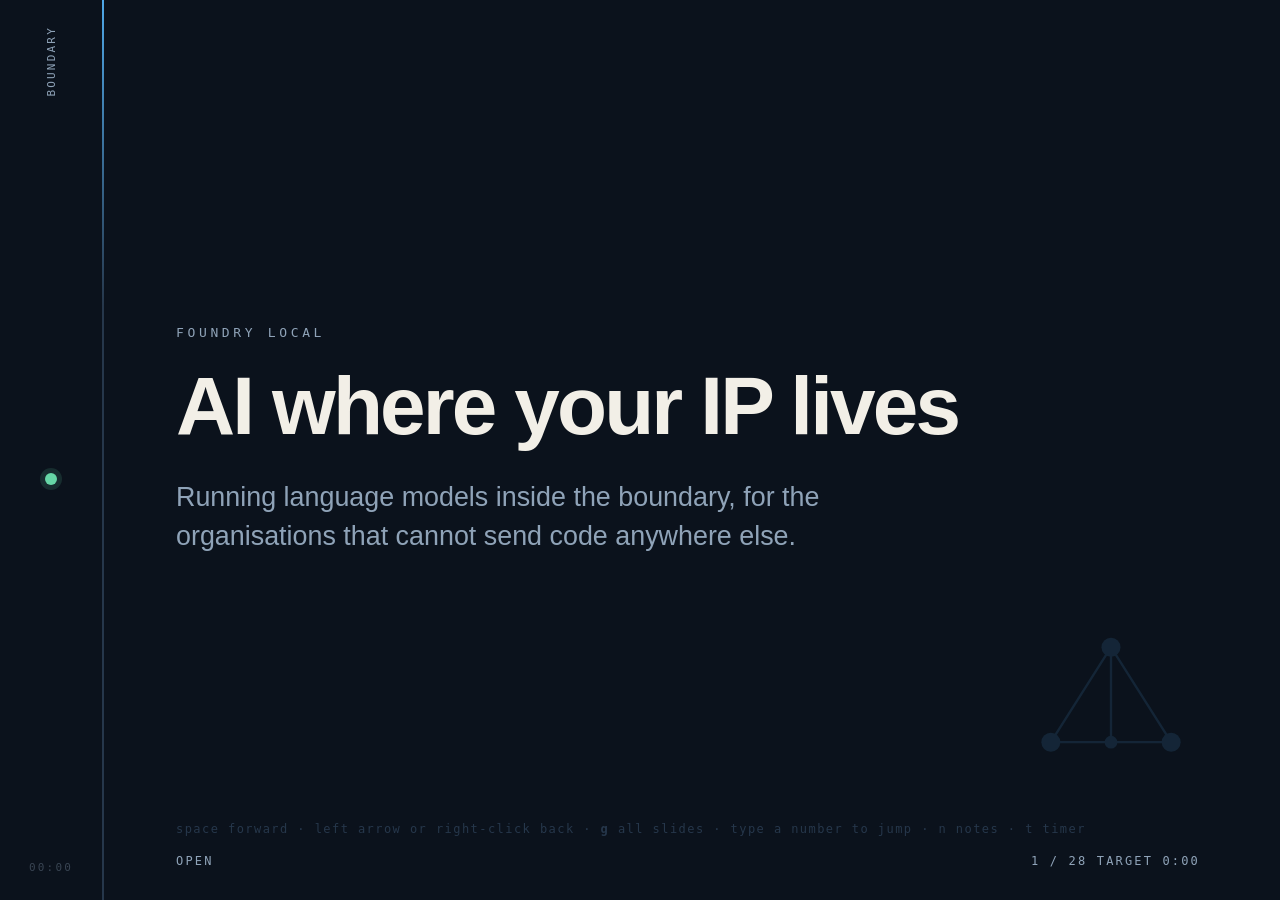
==== deck.html @ f5851f5f "Foundry Local talk: deck, two demos, reusable theme" ====
<!DOCTYPE html>
<html lang="en">
<head>
<meta charset="utf-8">
<meta name="viewport" content="width=device-width, initial-scale=1">
<title>AI where your IP lives</title>
<style>
/* Offline-safe by design: no web fonts, no CDN, no network.
   A deck about local inference should not need the venue wifi. */
:root{
  --ink:#0B121C; --panel:#131E2C; --line:#26374B;
  --paper:#F2EFE7; --dim:#8FA3B8;
  --clear:#66D6A6; --signal:#F0A536; --stop:#E8654B;
  --azure:#4FA8E8;
  --rail:104px;
  --sans:ui-sans-serif,-apple-system,BlinkMacSystemFont,"Helvetica Neue",Arial,sans-serif;
  --mono:ui-monospace,"SF Mono",SFMono-Regular,Menlo,Consolas,monospace;
}
*{box-sizing:border-box;margin:0;padding:0}
html,body{height:100%;overflow:hidden;background:var(--ink);color:var(--paper);font-family:var(--sans)}

/* ---- the boundary rail: everything in this talk happens inside this line ---- */
#rail{position:fixed;left:0;top:0;bottom:0;width:var(--rail);border-right:2px solid var(--line);
  border-image:linear-gradient(180deg,var(--azure) 0%,var(--line) 34%,var(--line) 100%) 1;
  display:flex;flex-direction:column;justify-content:space-between;align-items:center;
  padding:26px 0;font-family:var(--mono);font-size:11px;letter-spacing:.2em;color:var(--dim);z-index:5}
#rail .vert{writing-mode:vertical-rl;transform:rotate(180deg);text-transform:uppercase}
#dot{width:12px;height:12px;border-radius:50%;background:var(--clear);box-shadow:0 0 0 5px rgba(102,214,166,.14)}
body.egress-blocked #dot{background:var(--signal);box-shadow:0 0 0 5px rgba(240,165,54,.16)}
#clock{font-variant-numeric:tabular-nums}
body.timer-idle #clock{opacity:.35}

/* ---- slides ---- */
.slide{position:absolute;inset:0;padding:72px 80px 92px calc(var(--rail) + 72px);
  display:none;flex-direction:column;justify-content:center}
.slide.on{display:flex}
.slide.on>*{animation:rise .34s cubic-bezier(.2,.7,.3,1) both}
.slide.on>*:nth-child(2){animation-delay:.05s}
.slide.on>*:nth-child(3){animation-delay:.1s}
.slide.on>*:nth-child(4){animation-delay:.15s}
@keyframes rise{from{opacity:0;transform:translateY(14px)}to{opacity:1;transform:none}}
@media (prefers-reduced-motion:reduce){.slide.on>*{animation:none}}

.eyebrow{font-family:var(--mono);font-size:13px;letter-spacing:.28em;text-transform:uppercase;
  color:var(--dim);margin-bottom:26px}
h1{font-size:clamp(44px,6.4vw,92px);line-height:.98;letter-spacing:-.035em;font-weight:800;max-width:20ch}
h2{font-size:clamp(32px,4.4vw,62px);line-height:1.03;letter-spacing:-.028em;font-weight:800;max-width:22ch}
.lede{font-size:clamp(19px,2.1vw,29px);line-height:1.42;max-width:46ch;color:var(--dim);margin-top:26px}
.lede strong{color:var(--paper);font-weight:600}
h1+.lede{margin-top:32px}

ul.pts{list-style:none;margin-top:34px;max-width:56ch}
ul.pts li{font-size:clamp(18px,2vw,26px);line-height:1.4;padding:14px 0 14px 30px;
  border-top:1px solid var(--line);position:relative}
ul.pts li:last-child{border-bottom:1px solid var(--line)}
ul.pts li::before{content:"";position:absolute;left:0;top:24px;width:14px;height:2px;background:var(--dim)}
ul.pts li b{font-weight:700}

table{border-collapse:collapse;margin-top:30px;font-size:clamp(14px,1.4vw,19px);width:100%;max-width:1000px}
th,td{text-align:left;padding:11px 18px 11px 0;border-bottom:1px solid var(--line);vertical-align:top}
th{font-family:var(--mono);font-size:12px;letter-spacing:.18em;text-transform:uppercase;color:var(--dim);font-weight:500}
td.yes{color:var(--clear)} td.no{color:var(--stop)} td.mono{font-family:var(--mono)}

pre{background:var(--panel);border-left:3px solid var(--line);padding:22px 26px;margin-top:28px;
  font-family:var(--mono);font-size:clamp(13px,1.35vw,19px);line-height:1.65;overflow:auto;max-width:1000px}
pre .c{color:var(--dim)} pre .k{color:var(--signal)}

.stats{display:grid;grid-template-columns:repeat(auto-fit,minmax(200px,1fr));gap:2px;margin-top:34px;max-width:1050px}
.stat{background:var(--panel);padding:26px 24px}
.stat .n{font-size:clamp(34px,4.4vw,58px);font-weight:800;letter-spacing:-.03em;line-height:1}
.stat .l{font-family:var(--mono);font-size:12px;letter-spacing:.16em;text-transform:uppercase;color:var(--dim);margin-top:12px}
.stat.hero .n{color:var(--clear)}

.invariant{border:2px solid var(--signal);padding:38px 42px;margin-top:12px;max-width:24ch}
.invariant p{font-size:clamp(30px,4vw,54px);font-weight:800;line-height:1.06;letter-spacing:-.028em}
.invariant .a{color:var(--clear)} .invariant .b{color:var(--stop)}

.live{font-family:var(--mono);font-size:clamp(16px,1.8vw,22px);letter-spacing:.3em;color:var(--signal);
  text-transform:uppercase;margin-bottom:24px}
.checklist{margin-top:30px;font-family:var(--mono);font-size:clamp(14px,1.5vw,20px);line-height:2;color:var(--dim)}
.checklist b{color:var(--paper);font-weight:600}

.whoami{display:grid;grid-template-columns:auto 1fr;gap:0 46px;align-items:start;margin-top:30px}
.whoami .mark{width:112px;height:112px;border:2px solid var(--line);display:flex;
  align-items:center;justify-content:center;font-family:var(--mono);font-weight:800;
  font-size:38px;letter-spacing:-.04em;color:var(--clear);position:relative;overflow:hidden}
/* Photo sits over the initials. If the file is missing the img removes itself
   and the initials show through, so the slide never renders a broken image. */
.whoami .mark img{position:absolute;inset:0;width:100%;height:100%;object-fit:cover;display:block}
.whoami dl{display:grid;grid-template-columns:auto 1fr;gap:0;max-width:60ch}
.whoami dt{font-family:var(--mono);font-size:12px;letter-spacing:.18em;text-transform:uppercase;
  color:var(--dim);padding:13px 30px 13px 0;border-top:1px solid var(--line);white-space:nowrap}
.whoami dd{font-size:clamp(17px,1.8vw,23px);padding:11px 0;border-top:1px solid var(--line)}
.whoami dl>*:nth-last-child(-n+2){border-bottom:1px solid var(--line)}
.disclaimer{font-family:var(--mono);font-size:13px;letter-spacing:.1em;color:var(--dim);margin-top:28px}

.slide:first-of-type::after{content:"";position:absolute;right:74px;bottom:104px;
  width:190px;height:190px;background:url("data:image/svg+xml,%3Csvg%20xmlns%3D%22http%3A//www.w3.org/2000/svg%22%20viewBox%3D%220%200%20120%20120%22%20fill%3D%22none%22%20stroke%3D%22%234FA8E8%22%20stroke-width%3D%221.5%22%3E%3Cpath%20d%3D%22M22%2086%20L60%2026%20L98%2086%22/%3E%3Cpath%20d%3D%22M22%2086%20L98%2086%22/%3E%3Cpath%20d%3D%22M60%2026%20L60%2086%22/%3E%3Ccircle%20cx%3D%2260%22%20cy%3D%2226%22%20r%3D%226%22%20fill%3D%22%234FA8E8%22%20stroke%3D%22none%22/%3E%3Ccircle%20cx%3D%2222%22%20cy%3D%2286%22%20r%3D%226%22%20fill%3D%22%234FA8E8%22%20stroke%3D%22none%22/%3E%3Ccircle%20cx%3D%2298%22%20cy%3D%2286%22%20r%3D%226%22%20fill%3D%22%234FA8E8%22%20stroke%3D%22none%22/%3E%3Ccircle%20cx%3D%2260%22%20cy%3D%2286%22%20r%3D%224%22%20fill%3D%22%234FA8E8%22%20stroke%3D%22none%22/%3E%3C/svg%3E") center/contain no-repeat;
  opacity:.13;pointer-events:none}
@media (max-width:800px){.slide:first-of-type::after{display:none}}

/* ---- overview grid ---- */
#overview{position:fixed;inset:0;background:var(--ink);z-index:20;display:none;
  padding:30px 34px 30px calc(var(--rail) + 34px);overflow-y:auto}
#overview.on{display:block}
#overview h4{font-family:var(--mono);font-size:11px;letter-spacing:.28em;text-transform:uppercase;
  color:var(--dim);font-weight:500;margin-bottom:20px}
#ogrid{display:grid;grid-template-columns:repeat(auto-fill,minmax(232px,1fr));gap:14px}
.ocard{background:var(--panel);border:1px solid var(--line);border-left-width:3px;
  padding:14px 16px 16px;cursor:pointer;text-align:left;color:inherit;font:inherit;
  display:flex;flex-direction:column;gap:9px;min-height:118px;
  transition:border-color .12s,transform .12s}
.ocard:hover{border-color:var(--dim);transform:translateY(-2px)}
.ocard:focus-visible{outline:2px solid var(--clear);outline-offset:2px}
.ocard .om{font-family:var(--mono);font-size:11px;letter-spacing:.16em;text-transform:uppercase;
  color:var(--dim);display:flex;justify-content:space-between;gap:10px}
.ocard .om b{color:var(--paper);font-weight:700;font-variant-numeric:tabular-nums}
.ocard .ot{font-size:16px;line-height:1.25;font-weight:600;letter-spacing:-.01em}
.ocard.here{border-left-color:var(--clear)}
.ocard.here .om b{color:var(--clear)}
@media (max-width:800px){#overview{padding-left:calc(var(--rail) + 18px);padding-right:18px}}

#jump{position:fixed;left:50%;top:50%;transform:translate(-50%,-50%);z-index:30;display:none;
  font-family:var(--mono);font-size:64px;font-weight:800;letter-spacing:.04em;
  background:var(--panel);border:2px solid var(--line);padding:18px 34px;
  font-variant-numeric:tabular-nums}
#jump.on{display:block}

/* ---- footer readout ---- */
#foot{position:fixed;left:calc(var(--rail) + 72px);right:80px;bottom:32px;display:flex;
  justify-content:space-between;align-items:baseline;font-family:var(--mono);font-size:12px;
  letter-spacing:.18em;text-transform:uppercase;color:var(--dim);z-index:5}
#bar{position:fixed;left:var(--rail);bottom:0;height:3px;background:var(--paper);width:0;
  transition:width .3s ease;z-index:6}
#notes{position:fixed;right:0;top:0;bottom:0;width:390px;background:var(--panel);
  border-left:2px solid var(--line);padding:30px 28px;overflow:auto;display:none;z-index:7;
  font-size:15px;line-height:1.6;color:var(--dim)}
#notes.on{display:block}
#notes h4{font-family:var(--mono);font-size:11px;letter-spacing:.22em;text-transform:uppercase;
  color:var(--paper);margin-bottom:14px}
#help{position:fixed;left:calc(var(--rail) + 72px);bottom:64px;font-family:var(--mono);font-size:12px;
  color:var(--line);letter-spacing:.12em}
@media (max-width:800px){:root{--rail:56px}.slide{padding:44px 28px 80px calc(var(--rail) + 28px)}
  #foot{left:calc(var(--rail) + 28px);right:28px}#notes{width:100%}}
</style>
</head>
<body>

<div id="rail">
  <span class="vert">Boundary</span>
  <div id="dot" title="egress state"></div>
  <span id="clock">00:00</span>
</div>

<div id="deck">

<section class="slide" data-t="0:00" data-seg="Open" data-notes="Name, role, the community. Then the promise: by the end you will have seen a model review production code and stop a running system, with the wifi off. Do not oversell. Let the aeroplane mode do the talking.">
  <div class="eyebrow">Foundry Local</div>
  <h1>AI where your IP lives</h1>
  <p class="lede">Running language models inside the boundary, for the organisations that cannot send code anywhere else.</p>
</section>

<section class="slide" data-t="0:01" data-seg="Who" data-notes="Twenty seconds, not two minutes. Your standing to give this talk is that your teams ship this for clients who cannot send code to a cloud AI service. Say that, not the job title. You help run this event, so a chunk of the room already knows you. Acknowledge that in one line rather than introducing yourself as a stranger. The Also row is the one people remember, so land it lightly and move on, do not tell the story. Say the disclaimer out loud too, do not just leave it on the slide, because you are about to describe client environments.">
  <div class="eyebrow">Who</div>
  <h2>Venura Athukorala</h2>
  <div class="whoami">
    <div class="mark"><img src="[data-uri]" alt="" onerror="this.remove()">VA</div>
    <dl>
      <dt>Day job</dt><dd>Engineering Director, PwC Australia, Melbourne</dd>
      <dt>I work on</dt><dd>Engineering, Cloud, AI</dd>
      <dt>Community</dt><dd>Founder, Azure Builders Melbourne &nbsp;&middot;&nbsp; Lead organiser, Experts Live</dd>
      <dt>Also</dt><dd>Dad. Part-time artist manager.</dd>
      <dt>Find me</dt><dd class="mono">venura9 &nbsp;&middot;&nbsp; github.com/venura9 &nbsp;&middot;&nbsp; venura9.dev</dd>
    </dl>
  </div>
  <p class="disclaimer">Applied common sense in the cloud. Views are my own, not my employer's.</p>
</section>

<section class="slide" data-t="0:01" data-seg="Problem" data-notes="Ask for hands: who works somewhere that blocks cloud LLM endpoints outright? In a big-4 or bank crowd it is most of the room. That show of hands is your permission to go deep.">
  <div class="eyebrow">The gap</div>
  <h2>Everyone has an AI mandate. Some people have a DLP policy.</h2>
  <ul class="pts">
    <li><b>Banks and insurers.</b> Source code is the control environment. It does not leave.</li>
    <li><b>Government and defence.</b> Egress is blocked at the subnet, not the policy doc.</li>
    <li><b>Consulting.</b> Their code, their environment, their contract.</li>
  </ul>
</section>

<section class="slide" data-t="0:03" data-seg="Problem" data-notes="The honest version: most teams in this position are not choosing between a good model and a great one. They are choosing between a small model and nothing. That reframe is the whole talk.">
  <h2>The real choice is not small model versus frontier model.</h2>
  <p class="lede">It is <strong>small model</strong> versus <strong>nothing at all</strong>, because nothing else clears the review board this year.</p>
</section>

<section class="slide" data-t="0:05" data-seg="What it is" data-notes="Keep this to 90 seconds. ONNX Runtime underneath, picks the execution provider for the hardware, curated catalog, optional OpenAI-compatible server. Do not read the slide.">
  <div class="eyebrow">Definition</div>
  <h2>An on-device inference runtime with an OpenAI-shaped door.</h2>
  <ul class="pts">
    <li>ONNX Runtime underneath, picking NPU, GPU or CPU for the machine it lands on</li>
    <li>A curated catalog: Phi, Qwen, Mistral, DeepSeek, GPT OSS, Whisper for audio</li>
    <li>Native SDKs for C#, JavaScript, Python and Rust, plus an optional local web server</li>
    <li>No API key, no per-token cost, no Azure subscription, no inbound network</li>
  </ul>
</section>

<section class="slide" data-t="0:07" data-seg="What it is" data-notes="These are the citable numbers. The 20 MB is the one people react to, because it kills the 'we cannot ship that to endpoints' objection before it is raised. GA date matters to the risk-averse: this is not a preview any more.">
  <div class="eyebrow">Numbers</div>
  <h2>What you are actually installing</h2>
  <div class="stats">
    <div class="stat hero"><div class="n">~20 MB</div><div class="l">Runtime package</div></div>
    <div class="stat"><div class="n">3</div><div class="l">Supported platforms</div></div>
    <div class="stat"><div class="n">4</div><div class="l">Native SDKs</div></div>
    <div class="stat"><div class="n">Apr 2026</div><div class="l">Generally available</div></div>
    <div class="stat"><div class="n">$0.00</div><div class="l">Cost per call</div></div>
    <div class="stat hero"><div class="n">0</div><div class="l">Bytes of code sent out</div></div>
  </div>
</section>

<section class="slide" data-t="0:08" data-seg="Platforms" data-notes="Correct the record if anyone read the old docs: Linux x64 arrived at GA. Also say the server caveat out loud before someone asks it as a gotcha. Do not promise ARM Linux, so no Raspberry Pi claims.">
  <div class="eyebrow">Platforms</div>
  <h2>Where it runs</h2>
  <table>
    <tr><th>Platform</th><th>Supported</th><th>Acceleration</th></tr>
    <tr><td>Windows 10/11, Server 2025</td><td class="yes">Yes</td><td>WinML, DirectML, QNN, OpenVINO</td></tr>
    <tr><td>macOS, Apple Silicon</td><td class="yes">Yes</td><td>Metal via CoreML</td></tr>
    <tr><td>Linux x64</td><td class="yes">Yes, since GA</td><td>CPU and CUDA</td></tr>
    <tr><td>Linux ARM64</td><td class="yes">Yes</td><td>CPU only</td></tr>
    <tr><td>macOS Intel</td><td class="no">No</td><td>Apple Silicon only</td></tr>
    <tr><td>iOS, Android</td><td class="no">Not the runtime</td><td>Reach a host over the network</td></tr>
  </table>
  <p class="lede">Not a multi-user serving stack. One device, one user at a time. Scale by adding agents, not by adding load.</p>
</section>

<section class="slide" data-t="0:10" data-seg="Install" data-notes="Type these live if the room is small, show the slide if it is large. The point to land: two commands, then you are offline forever. Note the port is not always 5273, read it from service status.">
  <div class="eyebrow">Install</div>
  <h2>Two commands, then you never need the network again</h2>
  <pre><span class="c"># macOS</span>
brew tap microsoft/foundrylocal
brew install foundrylocal

<span class="c"># Linux x64: grab the release asset, then</span>
sudo install -m755 foundry /usr/local/bin/foundry

foundry model download phi-4-mini
foundry service status        <span class="c"># read the PORT from here</span>
curl http://localhost:$PORT/v1/models</pre>
</section>

<section class="slide" data-t="0:12" data-seg="Install" data-notes="This is the migration argument in one slide. Change one environment variable and the same code talks to Azure AI Foundry. Show it live if the clock allows: export FOUNDRY_URL and rerun.">
  <div class="eyebrow">Portability</div>
  <h2>The endpoint is the abstraction</h2>
  <pre>POST /v1/chat/completions
{ "model": "...", "temperature": 0, "messages": [...] }

<span class="c"># on the agent, inside the boundary</span>
FOUNDRY_URL=http://localhost:5273/v1

<span class="c"># same code, cloud, when the data is allowed to travel</span>
FOUNDRY_URL=https://&lt;your-resource&gt;.services.ai.azure.com/...</pre>
  <p class="lede">One variable. Everything else in both demos is unchanged.</p>
</section>

<section class="slide" data-t="0:13" data-seg="Demo 1" data-notes="Transition line: enough slides, let's put it in a pipeline.">
  <div class="live">Demo one</div>
  <h1>A pull request reviewed by a model that never saw the internet</h1>
  <p class="lede">Azure DevOps, MuleSoft code, inference on the build agent.</p>
</section>

<section class="slide" data-t="0:14" data-seg="Demo 1" data-notes="Walk the arrows. The only two network calls are localhost and Azure DevOps. Nothing goes to a model vendor. Say the phrase: the diff never leaves the machine.">
  <div class="eyebrow">Architecture</div>
  <h2>Two network calls, neither to a model vendor</h2>
  <pre>PR opened
  <span class="k">-&gt;</span> branch policy queues build validation
  <span class="k">-&gt;</span> agent: <span class="k">local-ai</span> pool <span class="c">or</span> <span class="k">ubuntu-latest</span>
       <span class="k">-&gt;</span> git diff, filtered by review-paths.txt
       <span class="k">-&gt;</span> 127.0.0.1:5273   <span class="c">inference, on this machine</span>
       <span class="k">-&gt;</span> dev.azure.com    <span class="c">comment threads only</span>
  <span class="k">-&gt;</span> blocker found, build fails, merge blocked</pre>
</section>

<section class="slide" data-t="0:15" data-seg="Demo 1" data-notes="Give the room the scorecard BEFORE you run it. Ask them to eyeball the diff and keep score. This turns a passive demo into a game and buys you the inference time. Say the important bit out loud: none of these are commented in the source. Each one is detectable only because it contradicts something the same codebase does correctly. Number four is the hard one, the model has to read the transform below the logger to know the payload carries PII.">
  <div class="eyebrow">Keep score</div>
  <h2>Five defects. Nothing in the code says which.</h2>
  <table>
    <tr><th>#</th><th>Defect</th><th>What gives it away</th><th>Expected</th></tr>
    <tr><td class="mono">1</td><td>Literal DB password</td><td>every other value in that config comes from properties</td><td class="no">blocker</td></tr>
    <tr><td class="mono">2</td><td>Listener on plain HTTP</td><td>the downstream config in the same file uses TLS</td><td class="no">blocker</td></tr>
    <tr><td class="mono">3</td><td>Flow with no error handler</td><td>the two flows either side of it have one</td><td>major</td></tr>
    <tr><td class="mono">4</td><td>Logs the whole payload</td><td>the transform below shows email, phone, DOB, TFN</td><td class="no">blocker</td></tr>
    <tr><td class="mono">5</td><td>SNAPSHOT dependency</td><td>sits among pinned versions in a released artifact</td><td>major</td></tr>
  </table>
</section>

<section class="slide" data-t="0:16" data-seg="Demo 1 LIVE" data-notes="RUN IT. Two parts, in this order. PART ONE, on your laptop: aeroplane mode ON before you start, then run ai_review_sdk.py --dry-run against the seeded branch. Findings print with no network at all. That is the proof that the inference is local, and it is airtight because there is no network to argue about. PART TWO, wifi back on: the same review running inside the pipeline, posting threads, failing the build. Do NOT kill the wifi during the pipeline run. The agent long-polls dev.azure.com and dropping that connection can fail the job.">
  <div class="live">Live</div>
  <h1>Prove it local, then prove it fits.</h1>
  <div class="checklist">
    <b>1.</b> the diff, reviewed by the room first<br>
    <b>2.</b> <b>aeroplane mode on</b>, then <span class="mono">ai_review_sdk.py --dry-run</span> on this laptop<br>
    <b>3.</b> findings print with no network at all<br>
    <b>4.</b> wifi back on, same review inside the pipeline<br>
    <b>5.</b> threads posted, blocker found, build fails, merge blocked
  </div>
</section>


<section class="slide" data-t="0:19" data-seg="Demo 1" data-notes="Ten seconds on the left, ten on the right. The point is that the same review runs both ways. Use the SDK in an app you ship. Use raw HTTP in a pipeline that is not allowed to pip install at runtime. Both are in the repo, both produce identical findings.">
  <div class="eyebrow">Same review, two ways to call it</div>
  <h2>Pick the one your environment allows</h2>
  <pre><span class="c"># ai_review_sdk.py     pip install foundry-local-sdk openai</span>
manager = <span class="k">FoundryLocalManager</span>(<span class="k">"phi-4-mini"</span>)
client  = openai.OpenAI(base_url=manager.endpoint, api_key=<span class="k">"none"</span>)
model   = manager.get_model_id()

<span class="c"># ai_review.py         standard library only</span>
urllib.request.<span class="k">Request</span>(FOUNDRY_URL + <span class="k">"/chat/completions"</span>, ...)</pre>
  <ul class="pts">
    <li><b>SDK.</b> Starts the service, picks the variant for your hardware, downloads, loads, hands you the endpoint. No env vars</li>
    <li><b>Stdlib.</b> Nothing to install on a locked-down agent. You manage the service and read the port yourself</li>
  </ul>
</section>

<section class="slide" data-t="0:28" data-seg="Demo 1" data-notes="This is the slide that turns a demo into something they can take to their own architecture board. Spend two minutes here. The egress-blocked subnet point is the one that convinces security people.">
  <div class="eyebrow">Making it real</div>
  <h2>What changes when this is not a laptop</h2>
  <ul class="pts">
    <li><b>Agent placement.</b> One pool per security zone, on infrastructure that already holds the code</li>
    <li><b>Model supply chain.</b> Download at image build, pin the exact ID, no runtime downloads. The agent subnet can then block egress entirely</li>
    <li><b>Determinism.</b> Temperature zero, prompt versioned in the repo, findings schema-validated. Review behaviour is reproducible and auditable</li>
    <li><b>Scope.</b> A path filter, not the whole repo. Predictable runtime, predictable cost of attention</li>
    <li><b>Human in the loop.</b> The model opens threads. It never approves. Branch policy still requires people</li>
  </ul>
</section>


<section class="slide" data-t="0:30" data-seg="Demo 1" data-notes="This is the slide that gets the project approved, and it is a service argument not a demo argument. Most people in this room cannot get a new AI vendor through procurement inside a year. Point out that the same repo, same script, same model runs both ways. Then land the line: this adds no new third party to your supply chain. Do not say the code never leaves your machine while pointing at the hosted column, because it is not true there and someone will call it.">
  <div class="eyebrow">Two ways to run it</div>
  <h2>Pick the restriction you actually have</h2>
  <table>
    <tr><th></th><th>Self-hosted agent</th><th>Microsoft-hosted agent</th></tr>
    <tr><td>Answers</td><td>Code cannot leave our network</td><td>Cannot get another AI vendor approved</td></tr>
    <tr><td>New vendor to approve</td><td class="yes">None</td><td class="yes">None</td></tr>
    <tr><td>New data processor</td><td class="yes">None</td><td class="yes">None</td></tr>
    <tr><td>New egress destination</td><td class="yes">None</td><td class="yes">None</td></tr>
    <tr><td>Per-token cost</td><td class="yes">$0</td><td class="yes">$0</td></tr>
    <tr><td>Code stays on your network</td><td class="yes">Yes</td><td class="no">No, it is already in their cloud</td></tr>
  </table>
  <p class="lede">The claim that survives both columns: <strong>this adds no new third party to your supply chain.</strong></p>
</section>

<section class="slide" data-t="0:31" data-seg="Demo 1" data-notes="Ten seconds. Just show that the constraints are real and the pipeline handles them. If someone asks about performance later, this is the slide to come back to. Say the caching point out loud, it is the difference between a demo that works and one that times out.">
  <div class="eyebrow">If you go hosted</div>
  <h2>What a hosted agent gives you</h2>
  <table>
    <tr><th>Resource</th><th>Microsoft-hosted</th></tr>
    <tr><td>CPU</td><td class="mono">2 cores, no GPU, no NPU</td></tr>
    <tr><td>RAM</td><td class="mono">7 GB, 6 GB usable on Linux</td></tr>
    <tr><td>Disk</td><td class="mono">14 GB, ~10 GB free</td></tr>
    <tr><td>Job timeout</td><td class="mono">60 min private, 360 min public</td></tr>
    <tr><td>Lifetime</td><td class="mono">fresh VM, discarded after the job</td></tr>
  </table>
  <ul class="pts">
    <li><b>Cache the model.</b> Fresh VM every run means it re-downloads unless you cache it. That is minutes off a 60-minute budget</li>
    <li><b>Go small.</b> Two cores. A sub-1B model, not a 4B one, until you have measured it</li>
  </ul>
</section>

<section class="slide" data-t="0:33" data-seg="Bridge" data-notes="Land this hard. It is the hinge between the two demos. Everyone builds the happy path. The question that gets you through an architecture review is the other one.">
  <h2>Everyone asks whether the model is good enough. Wrong question.</h2>
  <p class="lede">Ask what happens when it is <strong>wrong</strong>. Design for that answer and a 3.8 billion parameter model is enough.</p>
</section>

<section class="slide" data-t="0:35" data-seg="Demo 2" data-notes="Frame this BEFORE mentioning crypto. If you lead with the trading bot the room files it under hobby project. Lead with the pattern: an SLM with authority to stop and no authority to start.">
  <div class="live">Demo two</div>
  <h1>Authority to stop. No authority to start.</h1>
  <p class="lede">Demo one was about placement. This one is about what you let a small model decide.</p>
</section>

<section class="slide" data-t="0:36" data-seg="Demo 2" data-notes="Say the invariant out loud, twice. Then say: this is not a policy in a document, it is a property of the code. There is no function anywhere in the project that turns model output into an order.">
  <div class="eyebrow">The invariant</div>
  <div class="invariant">
    <p>The model can <span class="b">stop</span> trading.<br>The model can never <span class="a">start</span> trading.</p>
  </div>
  <p class="lede">Not a policy in a document. A property of the code: no path exists from model output to an order.</p>
</section>

<section class="slide" data-t="0:37" data-seg="Demo 2" data-notes="Four ways to be blocked, one way to proceed. Point out what is missing from the list: there is no code path where the model causes a trade. Absence of objection is not authority.">
  <div class="eyebrow">bot/gate.py</div>
  <h2>Four ways to be blocked. No way to be authorised.</h2>
  <table>
    <tr><th>Condition</th><th>Result</th></tr>
    <tr><td class="mono">no signal on file</td><td class="no">BLOCKED</td></tr>
    <tr><td class="mono">signal older than max_age</td><td class="no">BLOCKED</td></tr>
    <tr><td class="mono">model says halt</td><td class="no">BLOCKED</td></tr>
    <tr><td class="mono">confidence below the floor</td><td class="no">BLOCKED</td></tr>
    <tr><td class="mono">strategy wanted an order, gate did not object</td><td class="yes">proceeds</td></tr>
  </table>
</section>

<section class="slide" data-t="0:38" data-seg="Demo 2 LIVE" data-notes="RUN IT. Beats: (1) dashboard green, orders flowing. (2) paste the incident announcement, model halts it, dashboard goes red. (3) show the ledger, append-only and fsynced. (4) kill the model process entirely, dashboard goes red with NO_SIGNAL, not green. That fourth beat is the one they remember.">
  <div class="live">Live</div>
  <h1>Now break it.</h1>
  <div class="checklist">
    <b>1.</b> routine notice, gate clear, orders flowing<br>
    <b>2.</b> incident announcement, model halts, dashboard red<br>
    <b>3.</b> the ledger, append-only and fsynced<br>
    <b>4.</b> <b>kill the model process</b>, it fails closed, not open
  </div>
</section>

<section class="slide" data-t="0:44" data-seg="Demo 2" data-notes="Make the abstraction explicit now that they have seen it work. These three land in any enterprise room. The trading bot was just the thing you happened to build it on.">
  <div class="eyebrow">Generalising</div>
  <h2>Nothing here is about crypto</h2>
  <ul class="pts">
    <li><b>Payments.</b> A model reads incident feeds and puts a hold on batch settlement. It cannot release one</li>
    <li><b>Platform.</b> A model reads telemetry and freezes deployments. It cannot approve one</li>
    <li><b>Operations.</b> A model reads vendor status pages and pauses a nightly job. A human restarts it</li>
  </ul>
  <p class="lede">Same shape every time: <strong>the model holds the brake, never the accelerator.</strong></p>
</section>

<section class="slide" data-t="0:46" data-seg="Honesty" data-notes="Never end a vendor-adjacent talk without this slide. It buys back all your credibility and pre-empts the hostile question. Say the server one clearly, it is the most common misuse.">
  <div class="eyebrow">Where this does not fit</div>
  <h2>What I would not use it for</h2>
  <ul class="pts">
    <li>Serving many concurrent users. It is a device runtime, not vLLM or Triton</li>
    <li>Anything needing frontier reasoning. Narrow tasks with schemas, not open-ended judgement</li>
    <li>Unsupervised authority to act. Every demo here has a human or a hard gate downstream</li>
    <li>Model choice beyond the curated catalog. That constraint is deliberate and it is still a constraint</li>
  </ul>
</section>


<section class="slide" data-t="0:47" data-seg="Tokenomics" data-notes="This is the slide that makes the talk land with anyone who signs budgets. The numbers are simple: frontier output tokens cost 10 to 25 dollars per million. A local SLM costs zero per token, just the hardware you already own. Most agent loops are 80 percent narrow tasks. Route those locally and you cut your API bill without cutting capability. Do not oversell it. The frontier model is still there for the hard turns. This is a routing decision, not a replacement. Tie it back to what they just saw: Demo 1 is classification, Demo 2 is classification. Both are the kind of narrow, high-volume, schema-constrained work that belongs on the cheap lane.">
  <div class="eyebrow">Tokenomics</div>
  <h2>Not every token needs a frontier model</h2>
  <table>
    <tr><th>Where</th><th>Input / 1M tokens</th><th>Output / 1M tokens</th></tr>
    <tr><td>Frontier API (Opus-class)</td><td class="mono">$5.00</td><td class="mono">$25.00</td></tr>
    <tr><td>Mid-tier API (Sonnet-class)</td><td class="mono">$3.00</td><td class="mono">$15.00</td></tr>
    <tr><td>Local SLM (Foundry Local)</td><td class="mono">$0</td><td class="mono">$0</td></tr>
  </table>
  <ul class="pts">
    <li><b>The pattern.</b> A frontier model plans. A local SLM executes the narrow, repetitive steps: classification, extraction, validation, formatting. 80% of agent steps, close to zero marginal cost</li>
    <li><b>Both demos are this pattern.</b> PR review is classification against a schema. Risk sentinel is classification against a threshold. Neither needs frontier reasoning, both need to run thousands of times</li>
    <li><b>The escalation path.</b> When the local model is uncertain or the task is novel, route to the cloud. Foundry Local and Azure AI Foundry share an API shape, so the routing code is an if-statement, not a rewrite</li>
  </ul>
</section>

<section class="slide" data-t="0:49" data-seg="Wrap" data-notes="One slide, ten seconds each row, then stop talking and take questions. The second row is the one most of this room is actually living with, so give it a beat longer than the others.">
  <div class="eyebrow">Decision framework</div>
  <h2>Which restriction do you have</h2>
  <table>
    <tr><th>If</th><th>Then</th></tr>
    <tr><td>Code cannot leave our network</td><td class="mono">Foundry Local, self-hosted agent</td></tr>
    <tr><td>Cannot get another AI vendor approved</td><td class="mono">Foundry Local, hosted agent is fine</td></tr>
    <tr><td>Data can leave but must stay in tenant</td><td class="mono">Azure AI Foundry</td></tr>
    <tr><td>Many users, one model, high throughput</td><td class="mono">a real serving stack</td></tr>
    <tr><td>You are not sure yet</td><td class="mono">start local, the endpoint shape ports either way</td></tr>
  </table>
</section>

<section class="slide" data-t="0:50" data-seg="Wrap" data-notes="Both demos are in the repo, working, stdlib only. Give the URL twice and leave this slide up through Q&A.">
  <div class="eyebrow">Everything shown today</div>
  <h2>Take it and run it</h2>
  <ul class="pts">
    <li><b>Docs</b> aka.ms/foundry-local-docs</li>
    <li><b>Repo and samples</b> github.com/microsoft/Foundry-Local</li>
    <li><b>Hands-on lab</b> github.com/Microsoft-foundry/foundry-local-lab</li>
    <li><b>Both demos, stdlib only</b> github.com/venura9 &nbsp;<span style="color:var(--line)">(update this link)</span></li>
  </ul>
</section>

<section class="slide" data-t="0:51" data-seg="Wrap" data-notes="Thanks. Azure Builders Melbourne plug. Then questions.">
  <div class="eyebrow">Thank you</div>
  <h1>Applied common sense in the cloud.</h1>
  <p class="lede">Questions. And if you run one of these inside a bank, I want to hear how it went.</p>
</section>

</div>

<div id="foot"><span id="seg">Open</span><span id="pos">1 / 23</span></div>
<div id="bar"></div>
<div id="notes"><h4>Speaker notes</h4><p id="ntext"></p></div>
<div id="help">space forward &middot; left arrow or right-click back &middot; <b>g</b> all slides &middot; type a number to jump &middot; n notes &middot; t timer</div>

<script>
const slides = [...document.querySelectorAll('.slide')];
let i = 0, started = null, notesOn = false, overviewOn = false, jumpBuf = '';

function show(n){
  i = Math.max(0, Math.min(slides.length - 1, n));
  // The timer used to be manual, so it sat at 00:00 unless you remembered to
  // press t. You will not remember. It now starts itself when you advance off
  // the title slide; t still stops and resets it.
  if(i > 0 && !started) started = Date.now();
  document.body.classList.toggle('timer-idle', !started);
  slides.forEach((s, k) => s.classList.toggle('on', k === i));
  const s = slides[i];
  document.getElementById('seg').textContent = s.dataset.seg || '';
  document.getElementById('pos').textContent = (i + 1) + ' / ' + slides.length + '   target ' + (s.dataset.t || '');
  document.getElementById('bar').style.width =
    ((i / (slides.length - 1)) * (window.innerWidth - 104)) + 'px';
  document.getElementById('ntext').textContent = s.dataset.notes || 'No notes.';
  document.getElementById('help').style.display = i === 0 ? 'block' : 'none';
  markOverview();
  syncHash(i + 1);
}

function buildOverview(){
  const grid = document.getElementById('ogrid');
  if(!grid || grid.childElementCount) return;
  slides.forEach((s, k) => {
    const h = s.querySelector('h1, h2, .invariant p');
    const card = document.createElement('button');
    card.className = 'ocard';
    card.innerHTML =
      '<span class="om"><b>' + String(k + 1).padStart(2, '0') + '</b>' +
      '<span>' + (s.dataset.seg || '') + '</span>' +
      '<span>' + (s.dataset.t || '') + '</span></span>' +
      '<span class="ot"></span>';
    card.querySelector('.ot').textContent =
      (h ? h.textContent : '').replace(/\s+/g, ' ').trim().slice(0, 90) || 'Untitled';
    card.addEventListener('click', ev => { ev.stopPropagation(); show(k); toggleOverview(false); });
    grid.appendChild(card);
  });
}
function markOverview(){
  const grid = document.getElementById('ogrid');
  if(!grid) return;
  [...grid.children].forEach((c, k) => c.classList.toggle('here', k === i));
  if(overviewOn && grid.children[i]) grid.children[i].scrollIntoView({block:'nearest'});
}
function toggleOverview(next){
  const ov = document.getElementById('overview');
  if(!ov) return;
  buildOverview();
  overviewOn = next === undefined ? !overviewOn : next;
  ov.classList.toggle('on', overviewOn);
  markOverview();
}

// Sandboxed iframes (about:srcdoc) and some file:// contexts refuse
// history.replaceState with a SecurityError. The deck does not need the URL to
// work, so try once, and if the environment says no, stop asking. Without this
// guard it throws on every single slide change and floods the console.
let hashOk = true;
function syncHash(n){
  if(!hashOk) return;
  try { history.replaceState(null, '', '#' + n); }
  catch(e){ hashOk = false; }
}

// Browser back/forward and manual hash edits both land here.
addEventListener('hashchange', () => {
  if(!hashOk) return;
  const n = parseInt(location.hash.slice(1) || '1') - 1;
  if(n !== i) show(n);
});

function tick(){
  if(!started) return;
  document.body.classList.remove('timer-idle');
  const d = Math.floor((Date.now() - started) / 1000);
  document.getElementById('clock').textContent =
    String(Math.floor(d / 60)).padStart(2, '0') + ':' + String(d % 60).padStart(2, '0');
}
setInterval(tick, 500);

function showJump(){
  const j = document.getElementById('jump');
  if(!j) return;
  j.textContent = jumpBuf;
  j.classList.toggle('on', jumpBuf.length > 0);
}

addEventListener('keydown', e => {
  if(/^[0-9]$/.test(e.key)){ jumpBuf += e.key; showJump(); e.preventDefault(); return; }
  if(e.key === 'Enter' && jumpBuf){ show(parseInt(jumpBuf) - 1); jumpBuf = ''; showJump(); toggleOverview(false); e.preventDefault(); return; }
  if(jumpBuf && (e.key === 'Escape' || e.key === 'Backspace')){ jumpBuf = ''; showJump(); e.preventDefault(); return; }

  if(e.key === 'g'){ toggleOverview(); e.preventDefault(); return; }
  if(e.key === 'Escape'){ toggleOverview(false); e.preventDefault(); return; }

  if(['ArrowRight','ArrowDown',' ','PageDown'].includes(e.key)) { show(i + 1); e.preventDefault(); }
  else if(['ArrowLeft','ArrowUp','PageUp','Backspace','p'].includes(e.key)) { show(i - 1); e.preventDefault(); }
  else if(e.key === 'Home') { show(0); e.preventDefault(); }
  else if(e.key === 'End') { show(slides.length - 1); e.preventDefault(); }
  else if(e.key === 'n'){ notesOn = !notesOn; document.getElementById('notes').classList.toggle('on', notesOn); }
  else if(e.key === 't'){
    started = started ? null : Date.now();
    document.body.classList.toggle('timer-idle', !started);
    if(!started) document.getElementById('clock').textContent = '00:00';
  }
  else if(e.key === 'b'){ document.body.classList.toggle('egress-blocked'); }
});
// Left quarter of the screen goes back, the rest advances. Shift-click also
// goes back, for presenters who click near the middle.
addEventListener('click', e => {
  if(e.target.closest('#notes') || e.target.closest('#overview') || overviewOn) return;
  const back = e.shiftKey || e.clientX < window.innerWidth * 0.25;
  show(back ? i - 1 : i + 1);
});
addEventListener('contextmenu', e => { e.preventDefault(); if(!overviewOn) show(i - 1); });
addEventListener('resize', () => show(i));
let start = 1;
try { start = parseInt(location.hash.slice(1) || '1') || 1; } catch(e){}
show(start - 1);
</script>
</body>
</html>
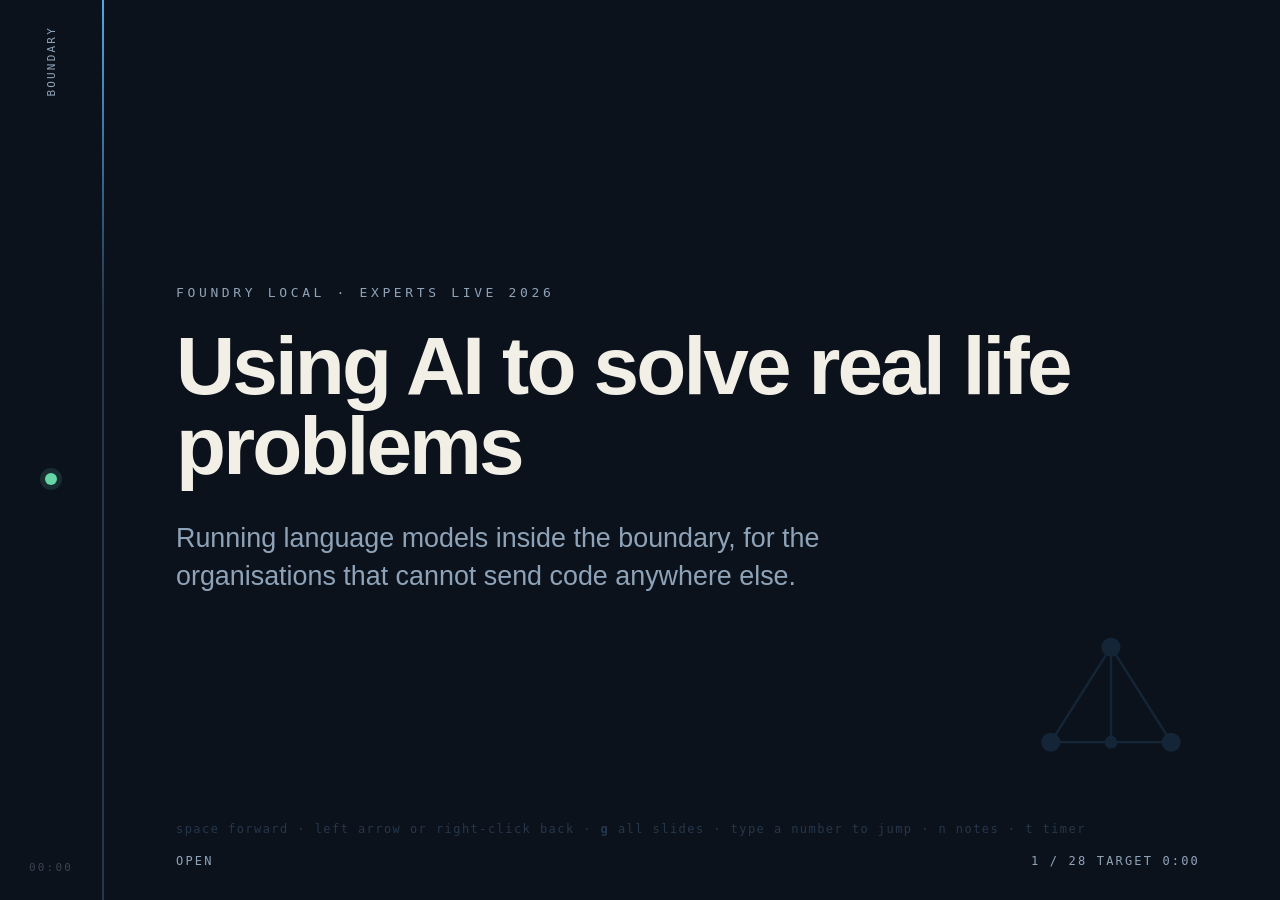
==== commit b7b88c7e: "updated few finetuning to cater the audeince" ====
--- a/deck.html
+++ b/deck.html
@@ -126,6 +126,16 @@
   font-variant-numeric:tabular-nums}
 #jump.on{display:block}
 
+.qrwrap{display:grid;grid-template-columns:1fr auto;gap:54px;align-items:center;margin-top:26px}
+/* Solid light backing. A QR rendered straight onto the dark background is
+   inverted, and plenty of Android scanners will not read it. */
+.qrwrap .qr{background:var(--paper);padding:20px;width:280px;height:280px;
+  display:flex;align-items:center;justify-content:center}
+.qrwrap .qr img{width:100%;height:100%;display:block}
+.qrwrap .qrurl{font-family:var(--mono);font-size:15px;letter-spacing:.02em;
+  color:var(--clear);margin-top:14px;text-align:center}
+@media (max-width:800px){.qrwrap{grid-template-columns:1fr}.qrwrap .qr{width:190px;height:190px}}
+
 /* ---- footer readout ---- */
 #foot{position:fixed;left:calc(var(--rail) + 72px);right:80px;bottom:32px;display:flex;
   justify-content:space-between;align-items:baseline;font-family:var(--mono);font-size:12px;
@@ -155,8 +165,8 @@
 <div id="deck">
 
 <section class="slide" data-t="0:00" data-seg="Open" data-notes="Name, role, the community. Then the promise: by the end you will have seen a model review production code and stop a running system, with the wifi off. Do not oversell. Let the aeroplane mode do the talking.">
-  <div class="eyebrow">Foundry Local</div>
-  <h1>AI where your IP lives</h1>
+  <div class="eyebrow">Foundry Local &middot; Experts Live 2026</div>
+  <h1>Using AI to solve real life problems</h1>
   <p class="lede">Running language models inside the boundary, for the organisations that cannot send code anywhere else.</p>
 </section>
 
@@ -462,12 +472,18 @@
 <section class="slide" data-t="0:50" data-seg="Wrap" data-notes="Both demos are in the repo, working, stdlib only. Give the URL twice and leave this slide up through Q&A.">
   <div class="eyebrow">Everything shown today</div>
   <h2>Take it and run it</h2>
-  <ul class="pts">
-    <li><b>Docs</b> aka.ms/foundry-local-docs</li>
-    <li><b>Repo and samples</b> github.com/microsoft/Foundry-Local</li>
-    <li><b>Hands-on lab</b> github.com/Microsoft-foundry/foundry-local-lab</li>
-    <li><b>Both demos, stdlib only</b> github.com/venura9 &nbsp;<span style="color:var(--line)">(update this link)</span></li>
-  </ul>
+  <div class="qrwrap">
+    <ul class="pts">
+      <li><b>Everything from this talk</b> both demos, the deck, the theme, MIT licensed</li>
+      <li><b>Foundry Local docs</b> aka.ms/foundry-local-docs</li>
+      <li><b>Microsoft repo and samples</b> github.com/microsoft/Foundry-Local</li>
+      <li><b>Hands-on lab</b> github.com/Microsoft-foundry/foundry-local-lab</li>
+    </ul>
+    <div>
+      <div class="qr"><img src="[data-uri]" alt="QR code to github.com/venura9/experts-live-2026"></div>
+      <div class="qrurl">venura9/experts-live-2026</div>
+    </div>
+  </div>
 </section>
 
 <section class="slide" data-t="0:51" data-seg="Wrap" data-notes="Thanks. Azure Builders Melbourne plug. Then questions.">
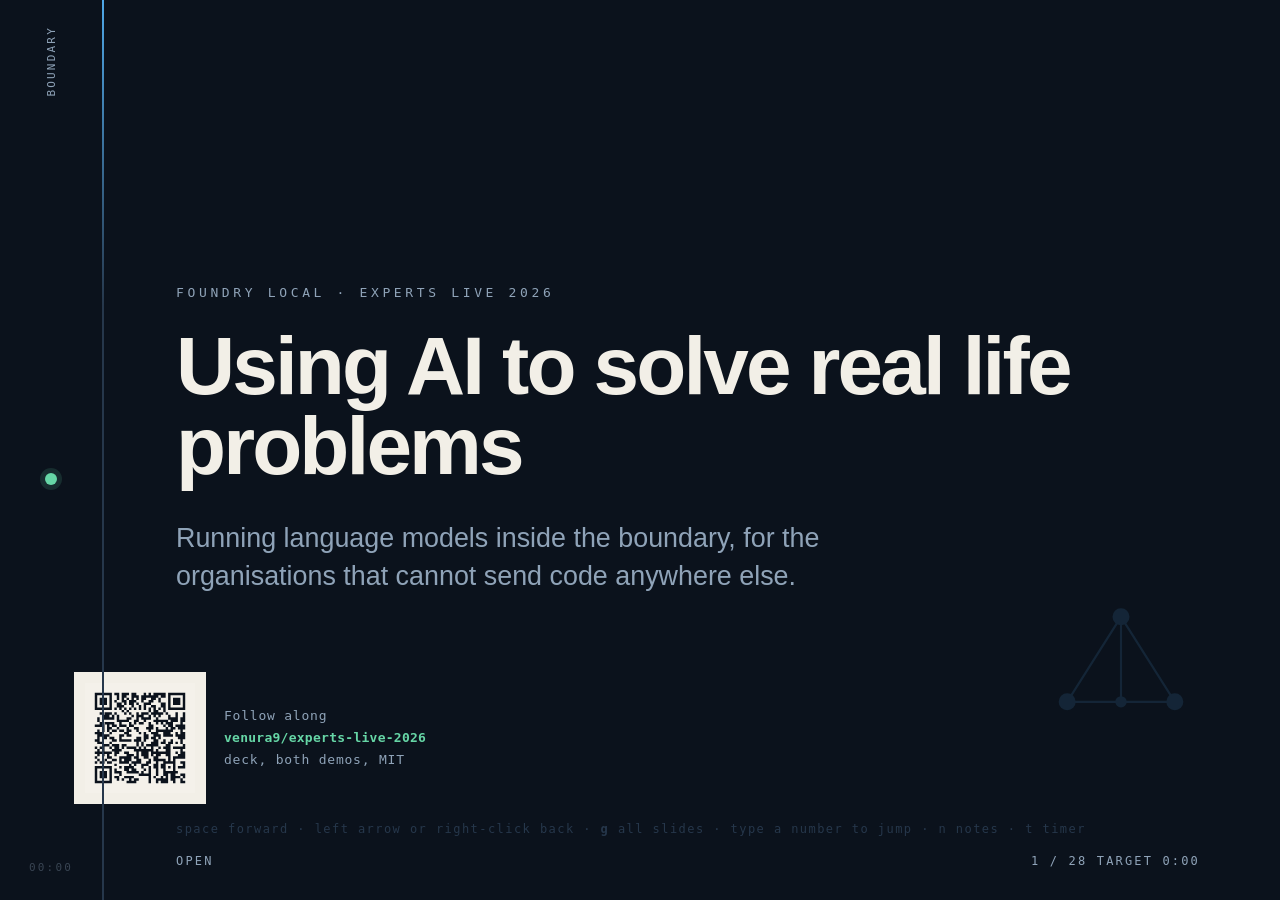
==== commit adf4d3c0: "bugfixes" ====
--- a/deck.html
+++ b/deck.html
@@ -3,7 +3,7 @@
 <head>
 <meta charset="utf-8">
 <meta name="viewport" content="width=device-width, initial-scale=1">
-<title>AI where your IP lives</title>
+<title>Foundry Local: using AI to solve real life problems</title>
 <style>
 /* Offline-safe by design: no web fonts, no CDN, no network.
    A deck about local inference should not need the venue wifi. */
@@ -94,8 +94,8 @@
 .whoami dl>*:nth-last-child(-n+2){border-bottom:1px solid var(--line)}
 .disclaimer{font-family:var(--mono);font-size:13px;letter-spacing:.1em;color:var(--dim);margin-top:28px}
 
-.slide:first-of-type::after{content:"";position:absolute;right:74px;bottom:104px;
-  width:190px;height:190px;background:url("data:image/svg+xml,%3Csvg%20xmlns%3D%22http%3A//www.w3.org/2000/svg%22%20viewBox%3D%220%200%20120%20120%22%20fill%3D%22none%22%20stroke%3D%22%234FA8E8%22%20stroke-width%3D%221.5%22%3E%3Cpath%20d%3D%22M22%2086%20L60%2026%20L98%2086%22/%3E%3Cpath%20d%3D%22M22%2086%20L98%2086%22/%3E%3Cpath%20d%3D%22M60%2026%20L60%2086%22/%3E%3Ccircle%20cx%3D%2260%22%20cy%3D%2226%22%20r%3D%226%22%20fill%3D%22%234FA8E8%22%20stroke%3D%22none%22/%3E%3Ccircle%20cx%3D%2222%22%20cy%3D%2286%22%20r%3D%226%22%20fill%3D%22%234FA8E8%22%20stroke%3D%22none%22/%3E%3Ccircle%20cx%3D%2298%22%20cy%3D%2286%22%20r%3D%226%22%20fill%3D%22%234FA8E8%22%20stroke%3D%22none%22/%3E%3Ccircle%20cx%3D%2260%22%20cy%3D%2286%22%20r%3D%224%22%20fill%3D%22%234FA8E8%22%20stroke%3D%22none%22/%3E%3C/svg%3E") center/contain no-repeat;
+.slide:first-of-type::after{content:"";position:absolute;right:74px;bottom:150px;
+  width:170px;height:170px;background:url("data:image/svg+xml,%3Csvg%20xmlns%3D%22http%3A//www.w3.org/2000/svg%22%20viewBox%3D%220%200%20120%20120%22%20fill%3D%22none%22%20stroke%3D%22%234FA8E8%22%20stroke-width%3D%221.5%22%3E%3Cpath%20d%3D%22M22%2086%20L60%2026%20L98%2086%22/%3E%3Cpath%20d%3D%22M22%2086%20L98%2086%22/%3E%3Cpath%20d%3D%22M60%2026%20L60%2086%22/%3E%3Ccircle%20cx%3D%2260%22%20cy%3D%2226%22%20r%3D%226%22%20fill%3D%22%234FA8E8%22%20stroke%3D%22none%22/%3E%3Ccircle%20cx%3D%2222%22%20cy%3D%2286%22%20r%3D%226%22%20fill%3D%22%234FA8E8%22%20stroke%3D%22none%22/%3E%3Ccircle%20cx%3D%2298%22%20cy%3D%2286%22%20r%3D%226%22%20fill%3D%22%234FA8E8%22%20stroke%3D%22none%22/%3E%3Ccircle%20cx%3D%2260%22%20cy%3D%2286%22%20r%3D%224%22%20fill%3D%22%234FA8E8%22%20stroke%3D%22none%22/%3E%3C/svg%3E") center/contain no-repeat;
   opacity:.13;pointer-events:none}
 @media (max-width:800px){.slide:first-of-type::after{display:none}}
 
@@ -136,6 +136,13 @@
   color:var(--clear);margin-top:14px;text-align:center}
 @media (max-width:800px){.qrwrap{grid-template-columns:1fr}.qrwrap .qr{width:190px;height:190px}}
 
+.miniqr{position:absolute;left:74px;bottom:96px;display:flex;align-items:center;gap:18px}
+.miniqr .q{background:var(--paper);padding:11px;width:132px;height:132px}
+.miniqr .q img{width:100%;height:100%;display:block}
+.miniqr .t{font-family:var(--mono);font-size:13px;letter-spacing:.06em;line-height:1.7;color:var(--dim)}
+.miniqr .t b{display:block;color:var(--clear);font-weight:700;letter-spacing:.02em}
+@media (max-width:800px){.miniqr{display:none}}
+
 /* ---- footer readout ---- */
 #foot{position:fixed;left:calc(var(--rail) + 72px);right:80px;bottom:32px;display:flex;
   justify-content:space-between;align-items:baseline;font-family:var(--mono);font-size:12px;
@@ -164,10 +171,14 @@
 
 <div id="deck">
 
-<section class="slide" data-t="0:00" data-seg="Open" data-notes="Name, role, the community. Then the promise: by the end you will have seen a model review production code and stop a running system, with the wifi off. Do not oversell. Let the aeroplane mode do the talking.">
+<section class="slide" data-t="0:00" data-seg="Open" data-notes="Name, role, the community. POINT AT THE QR before you start and say it out loud: everything is already up there, clone it now if you want to follow along. This slide is on screen while the room fills, so it is the earliest and best chance they get. Then the promise: by the end you will have seen a model review production code and stop a running system, both on hardware you control. Do not oversell.">
   <div class="eyebrow">Foundry Local &middot; Experts Live 2026</div>
   <h1>Using AI to solve real life problems</h1>
   <p class="lede">Running language models inside the boundary, for the organisations that cannot send code anywhere else.</p>
+  <div class="miniqr">
+    <div class="q"><img src="[data-uri]" alt="QR to github.com/venura9/experts-live-2026"></div>
+    <div class="t">Follow along<b>venura9/experts-live-2026</b>deck, both demos, MIT</div>
+  </div>
 </section>
 
 <section class="slide" data-t="0:01" data-seg="Who" data-notes="Twenty seconds, not two minutes. Your standing to give this talk is that your teams ship this for clients who cannot send code to a cloud AI service. Say that, not the job title. You help run this event, so a chunk of the room already knows you. Acknowledge that in one line rather than introducing yourself as a stranger. The Also row is the one people remember, so land it lightly and move on, do not tell the story. Say the disclaimer out loud too, do not just leave it on the slide, because you are about to describe client environments.">
@@ -253,6 +264,10 @@
 foundry model download phi-4-mini
 foundry service status        <span class="c"># read the PORT from here</span>
 curl http://localhost:$PORT/v1/models</pre>
+  <div class="miniqr">
+    <div class="q"><img src="[data-uri]" alt="QR to github.com/venura9/experts-live-2026"></div>
+    <div class="t">Everything, ready to clone<b>venura9/experts-live-2026</b>demo 2 runs with --mock, no install</div>
+  </div>
 </section>
 
 <section class="slide" data-t="0:12" data-seg="Install" data-notes="This is the migration argument in one slide. Change one environment variable and the same code talks to Azure AI Foundry. Show it live if the clock allows: export FOUNDRY_URL and rerun.">
